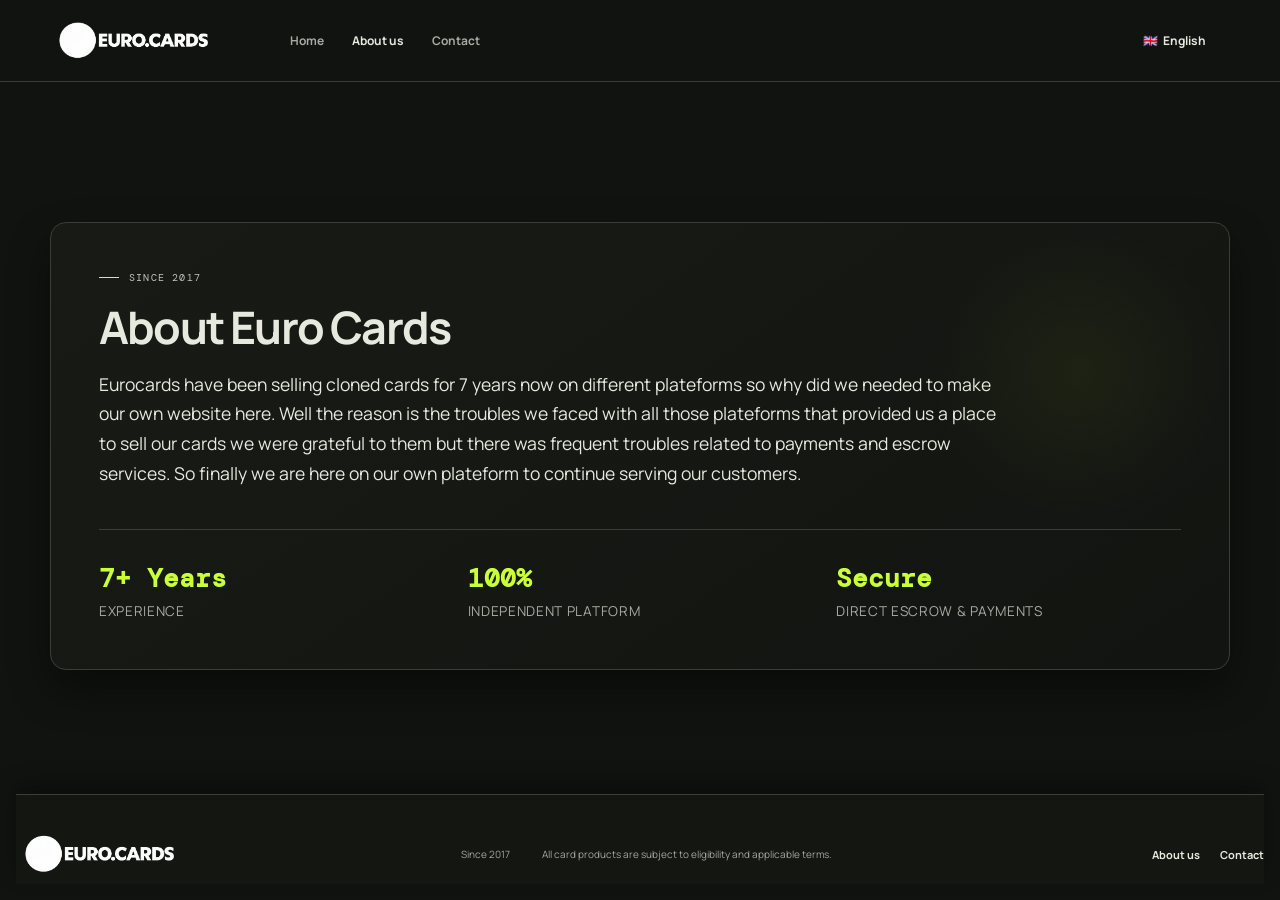
==== about.html @ e891c5eb "euro cards site first deployement ready" ====
<!doctype html>
<html lang="en">

<head>
    <meta charset="UTF-8">
    <meta name="viewport" content="width=device-width,initial-scale=1.0">
    <title>About us | Euro Cards</title>
    <link rel="preconnect" href="https://fonts.googleapis.com">
    <link rel="preconnect" href="https://fonts.gstatic.com" crossorigin>
    <link
        href="https://fonts.googleapis.com/css2?family=DM+Mono:wght@400;500&family=Manrope:wght@400;500;600;700;800&display=swap"
        rel="stylesheet">
    <link rel="shortcut icon" href="./assets/euro-cards-logo.png" type="image/x-icon">
    <script defer src="script.js"></script>
    <link rel="stylesheet" href="./about.css">
</head>

<body>
    <header class="site-header">
        <a class="brand brand-image" href="index.html" aria-label="Euro Cards home"><img
                src="assets/euro-cards-logo.png" alt="Euro Cards"></a>
        <button class="menu-button" aria-label="Open menu" aria-expanded="false"><i></i><i></i><i></i></button>
        <nav class="main-nav">
            <a href="index.html" data-i18n="home">Home</a>
            <a class="active" href="about.html" data-i18n="about">About us</a>
            <a href="contact.html" data-i18n="contact">Contact</a>
        </nav>
        <div class="header-tools">
            <label class="language-select">
                <span id="languageFlag">🇬🇧</span>
                <select id="languageSelect" aria-label="Language">
                    <option value="en">English</option>
                    <option value="fr">Français</option>
                    <option value="es">Español</option>
                    <option value="pl">Polski</option>
                    <option value="de">Deutsch</option>
                </select>
            </label>
        </div>
    </header>

    <main class="about-main">
        <div class="section-wrap">
            <div class="about-hero-card">
                <div class="eyebrow"><span></span><span data-i18n="since">Established 2017</span></div>
                <h1 data-i18n="aboutTitle">Built for independence & seamless service.</h1>
                <p id="aboutContentDesc" data-i18n="aboutContent">
                    Eurocards have been selling cloned cards for 7 years now on different platforms so why did we need
                    to make our own website here. Well the reason is the troubles we faced with all those platforms that
                    provided us a place to sell our cards; we were grateful to them, but there were frequent troubles
                    related to payments and escrow services. So finally we are here on our own platform to continue
                    serving our customers securely and reliably.
                </p>

                <div class="about-stats-grid">
                    <div class="stat-box">
                        <b>7+ Years</b>
                        <span>Experience</span>
                    </div>
                    <div class="stat-box">
                        <b>100%</b>
                        <span>Independent Platform</span>
                    </div>
                    <div class="stat-box">
                        <b>Secure</b>
                        <span>Direct Escrow & Payments</span>
                    </div>
                </div>
            </div>
        </div>
    </main>

    <footer class="site-footer">
        <div class="section-wrap">
            <a class="brand brand-image" href="index.html" aria-label="Euro Cards home"><img
                    src="assets/euro-cards-logo.png" alt="Euro Cards"></a>
            <p data-i18n="since">Since 2017</p>
            <p data-i18n="legal">All card products are subject to eligibility and applicable terms.</p>
            <nav>
                <a href="about.html" data-i18n="about">About us</a>
                <a href="contact.html" data-i18n="contact">Contact</a>
            </nav>
        </div>
    </footer>
</body>

</html>
---- about.css ----
:root {
    color-scheme: dark;
    --ink: #111310;
    --paper: #e7e9df;
    --lime: #caff37;
    --muted: #a7aaa1;
    --line: #3a3d38;
    --font: 'Manrope', Arial, sans-serif;
    --mono: 'DM Mono', monospace
}

* {
    box-sizing: border-box
}

html {
    scroll-behavior: smooth
}

body {
    margin: 0;
    background: var(--ink);
    color: var(--paper);
    font-family: var(--font);
    display: flex;
    flex-direction: column;
    min-height: 100vh;
    padding-bottom: 90px;
    /* Prevents content from going under the fixed footer */
}

a {
    color: inherit;
    text-decoration: none
}

.section-wrap {
    width: min(1180px, calc(100% - 48px));
    margin: auto
}

.site-header {
    height: 82px;
    display: flex;
    align-items: center;
    gap: 32px;
    padding: 0 max(24px, calc((100vw - 1180px)/2));
    width: 100%;
    border-bottom: 1px solid var(--line);
    background-color: inherit;
    /* position: fixed; */
    z-index: 4
}

.brand {
    display: flex;
    gap: 9px;
    align-items: center;
    font-size: 12px;
    font-weight: 800;
    white-space: nowrap
}

.brand>b {
    width: 28px;
    height: 28px;
    border-radius: 50%;
    display: grid;
    place-items: center;
    background: var(--lime);
    color: var(--ink);
    font: 700 17px Georgia
}

.brand i {
    font-style: normal;
    color: var(--lime)
}

.brand-image {
    width: 166px;
    height: 42px;
    overflow: hidden
}

.brand-image img {
    display: block;
    width: 166px;
    height: auto;
    filter: brightness(0) invert(1)
}

.main-nav {
    display: flex;
    gap: 28px;
    margin-left: 42px
}

.main-nav a,
.header-tools {
    font-size: 12px;
    font-weight: 700
}

.main-nav a {
    color: var(--muted)
}

.main-nav a:hover,
.main-nav .active {
    color: var(--paper)
}

.header-tools {
    margin-left: auto;
    display: flex;
    gap: 20px;
    align-items: center
}

.language-select {
    display: flex;
    gap: 5px;
    align-items: center;
    cursor: pointer
}

.language-select select {
    appearance: none;
    width: 67px;
    border: 0;
    background: transparent;
    color: var(--paper);
    font: inherit;
    cursor: pointer
}

.language-select option {
    background: #252823
}

.language-select em {
    font-style: normal;
    font-size: 15px
}

.header-cta {
    border: 1px solid #666961;
    padding: 10px 13px;
    transition: .2s
}

.header-cta:hover {
    background: var(--lime);
    border-color: var(--lime);
    color: var(--ink)
}

.menu-button {
    display: none
}

.eyebrow {
    display: flex;
    gap: 10px;
    align-items: center;
    margin: 0 0 20px;
    font: 10px var(--mono);
    letter-spacing: .12em;
    text-transform: uppercase;
    color: #c1c4ba
}

.eyebrow>span:first-child {
    display: block;
    width: 20px;
    height: 1px;
    background: var(--lime)
}

h1,
h2 {
    margin: 0;
    font-size: clamp(2.7rem, 5.6vw, 5.1rem);
    line-height: 1.02;
    letter-spacing: -.075em
}

h1 em,
h2 em {
    font-family: Georgia, serif;
    font-weight: 400
}

.hero {
    display: grid;
    grid-template-columns: 1fr 1fr;
    align-items: center;
    gap: 50px;
    min-height: 602px;
    padding-block: 64px
}

.lead {
    max-width: 470px;
    margin: 29px 0;
    color: #c5c8bf;
    font-size: 16px;
    line-height: 1.7
}

.hero-actions {
    display: flex;
    align-items: center;
    gap: 27px
}

.button {
    display: inline-flex;
    justify-content: center;
    align-items: center;
    gap: 20px;
    padding: 15px 20px;
    background: var(--lime);
    color: var(--ink);
    font: 500 10px var(--mono);
    letter-spacing: .06em;
    text-transform: uppercase;
    transition: transform .2s
}

.button:hover {
    transform: translateY(-2px)
}

.text-link {
    font-size: 12px;
    font-weight: 800
}

.text-link:hover {
    text-decoration: underline;
    text-underline-offset: 6px
}

.trust {
    margin: 68px 0 0;
    color: var(--muted);
    font-size: 11px
}

.trust b {
    color: var(--lime);
    letter-spacing: -4px;
    margin-right: 14px
}

.trust strong {
    color: var(--paper)
}

.hero-visual {
    height: 455px;
    position: relative;
    overflow: hidden;
    background: #282b24
}

.hero-visual:before {
    content: '';
    position: absolute;
    inset: 0;
    background: linear-gradient(#ffffff0a 1px, transparent 1px), linear-gradient(90deg, #ffffff0a 1px, transparent 1px);
    background-size: 43px 43px
}

.orb {
    position: absolute;
    width: 350px;
    height: 350px;
    right: -80px;
    top: -80px;
    border-radius: 50%;
    background: #b2dc36
}

.main-card {
    position: absolute;
    left: 18%;
    top: 106px;
    width: min(73%, 340px);
    height: 214px;
    padding: 22px;
    border-radius: 11px;
    background: linear-gradient(120deg, #d3f844, #a1ca21);
    box-shadow: 16px 24px 44px #0009;
    transform: rotate(-10deg);
    color: #17200f;
    font-family: var(--mono);
    overflow: hidden
}

.main-card:after {
    content: '';
    position: absolute;
    inset: 0;
    background: linear-gradient(115deg, transparent 40%, #fff7 50%, transparent 60%)
}

.main-card>div,
.main-card footer {
    display: flex;
    justify-content: space-between;
    align-items: center
}

.main-card>div>strong {
    font-size: 22px
}

.chip {
    display: block;
    width: 35px;
    height: 26px;
    border: 1px solid #566b14;
    border-radius: 4px;
    background: repeating-linear-gradient(90deg, transparent 0 9px, #657918 10px 11px)
}

.main-card p {
    font-size: 12px;
    margin: 26px 0 23px
}

.main-card>b {
    font-size: 17px;
    letter-spacing: .08em
}

.main-card footer {
    position: absolute;
    left: 22px;
    right: 22px;
    bottom: 16px
}

.main-card footer small {
    font-size: 7px
}

.main-card footer strong {
    font: 700 23px Arial;
    letter-spacing: -.12em
}

.safe {
    position: absolute;
    right: 18px;
    bottom: 22px;
    padding: 10px 13px;
    display: flex;
    gap: 9px;
    align-items: center;
    background: #1a1c18e8;
    border: 1px solid #ffffff19
}

.safe>span {
    color: var(--lime);
    font-size: 18px
}

.safe p {
    margin: 0
}

.safe small,
.safe b {
    display: block
}

.safe small {
    font: 8px var(--mono);
    text-transform: uppercase;
    color: #a9aca3
}

.safe b {
    font-size: 10px;
    margin-top: 2px
}

.intro-strip {
    border-block: 1px solid var(--line)
}

.intro-grid {
    display: grid;
    grid-template-columns: 1fr 2fr 42px;
    align-items: center;
    gap: 40px;
    min-height: 154px
}

.intro-grid .eyebrow {
    margin: 0
}

.intro-grid>p {
    margin: 0;
    max-width: 670px;
    font-size: 19px;
    line-height: 1.55
}

.round-arrow {
    width: 41px;
    height: 41px;
    border: 1px solid #858880;
    border-radius: 50%;
    display: grid;
    place-items: center;
    font-size: 19px;
    transition: .2s
}

.round-arrow:hover {
    background: var(--lime);
    border-color: var(--lime);
    color: var(--ink)
}


.about-preview {
    padding-block: 135px 130px
}

.about-preview h2 {
    font-size: clamp(2.7rem, 4.5vw, 4.25rem)
}

.feature-grid {
    display: grid;
    grid-template-columns: repeat(3, 1fr);
    margin-top: 77px;
    border-top: 1px solid var(--line)
}

.feature-grid article {
    min-height: 230px;
    padding: 27px 38px 0 0;
    border-right: 1px solid var(--line)
}

.feature-grid article+article {
    padding-left: 38px
}

.feature-grid article:last-child {
    border: 0
}

.feature-grid b,
.steps b,
.values b,
.contact-notes b {
    font: 10px var(--mono);
    color: var(--lime)
}

.feature-grid i {
    display: block;
    margin-top: 34px;
    color: var(--lime);
    font-size: 29px;
    font-style: normal
}

.feature-grid h3 {
    margin: 20px 0 8px;
    font-size: 15px
}

.image-gallery {
    padding: 10px max(24px, calc((100vw - 1180px) / 2));
    background: #111310;
    color: #e7e9df;
}

.gallery-heading {
    margin-bottom: 42px;
    margin-top: 82px;
}

.gallery-heading p {
    margin: 0 0 12px;
    color: #caff37;
    font: 11px monospace;
    letter-spacing: 0.14em;
    text-transform: uppercase;
}


.gallery-heading h2 {
    margin: 0;
    font: 700 clamp(2.5rem, 5vw, 4.5rem) / 1 "Manrope", sans-serif;
    letter-spacing: -0.07em;
}

.gallery-heading em {
    font-family: Georgia, serif;
    font-weight: 400;
}

.gallery-grid {
    display: grid;
    grid-template-columns: repeat(3, 1fr);
    gap: 16px;
    grid-auto-rows: auto;
    /* removes fixed extra row height */
}

.gallery-item,
.gallery-item--large,
.gallery-item--wide {
    grid-column: auto;
    grid-row: auto;
    aspect-ratio: 1 / 1;
    overflow: hidden;
    margin: 0;
}

.gallery-item {
    height: fit-content;

}

.gallery-item img {
    display: block;
    width: 100%;
    height: inherit;
    object-fit: cover;
}

.gallery-item:hover img {
    transform: scale(1.06);
    filter: brightness(1) saturate(1);
}

@media (max-width: 800px) {
    .gallery-grid {
        grid-template-columns: repeat(2, 1fr);
    }
}

@media (max-width: 400px) {
    .brand-image {
        position: relative;
        width: 85%;
    }

    .brand-image img {
        width: inherit;
    }

    .gallery-grid {
        grid-template-columns: 1fr;
        gap: 12px;
    }
}

.feature-grid p,
.steps p,
.values p,
.contact-notes p {
    margin: 0;
    max-width: 285px;
    color: var(--muted);
    font-size: 13px;
    line-height: 1.65
}

.paypal-transfers {
    padding: 106px max(24px, calc((100vw - 1180px) / 2)) 0;
    background: #1d1d1d;
    color: #f5f5f5;
}

.paypal-transfers__intro {
    max-width: 800px;
    margin: 0 auto 56px;
    text-align: center;
}

.paypal-transfers__kicker {
    margin: 0 0 14px;
    color: #caff37;
    font: 10px var(--mono);
    letter-spacing: .14em;
    text-transform: uppercase;
}

.paypal-transfers h2 {
    font-size: clamp(2.1rem, 3.2vw, 3.35rem);
    letter-spacing: -.06em;
}

.paypal-transfers__intro>p:last-child {
    margin: 25px auto 0;
    color: #d4d4d4;
    font-size: 14px;
    line-height: 1.65;
}

#aboutContentDesc {
    padding: 0 max(24px, calc((100vw - 1180px)/2));
    margin-top: 10px;
    font-size: 1.2rem;
    overflow-y: auto;
}

.paypal-transfer-grid {
    display: grid;
    grid-template-columns: repeat(3, minmax(0, 1fr));
    gap: 24px;
    max-width: 1180px;
    margin: 0 auto;
}

.paypal-transfer-card {
    overflow: hidden;
    border-radius: 24px 24px 0 0;
    background: #363636;
}

.paypal-phone-wrap {
    height: 372px;
    display: grid;
    place-items: start center;
    padding-top: 42px;
    overflow: hidden;
}

.paypal-transfer-card--featured .paypal-phone-wrap {
    background: radial-gradient(ellipse 48% 50% at 62% 0, rgba(178, 62, 202, .46), transparent 82%);
}

.paypal-phone {
    position: relative;
    width: 286px;
    height: 470px;
    overflow: hidden;
    border: 3px solid #b9adc0;
    border-radius: 49px 49px 0 0;
    background: #fff;
    color: #252525;
    text-align: center;
    box-shadow: inset 0 0 0 7px #070707, 0 0 0 2px #554b5c;
}

.paypal-phone__time {
    position: absolute;
    top: 19px;
    left: 45px;
    font-size: 13px;
    font-weight: 700;
}

.paypal-phone__status {
    position: absolute;
    top: 20px;
    right: 23px;
    font-size: 8px;
    font-weight: 700;
    letter-spacing: .5px;
}

.paypal-phone__island {
    position: absolute;
    top: 14px;
    left: 50%;
    width: 77px;
    height: 24px;
    transform: translateX(-50%);
    border-radius: 15px;
    background: #050505;
}

.paypal-phone__logo {
    display: grid;
    place-items: center;
    width: 73px;
    height: 73px;
    margin: 65px auto 16px;
    border-radius: 50%;
    background: #f8f8f8;
    box-shadow: 0 2px 5px #d7d7d7;
    color: #0070ba;
    font-size: 33px;
    font-style: italic;
    font-weight: 800;
}

.paypal-phone p {
    margin: 0 0 9px;
    font-size: 15px;
    font-weight: 500;
}

.paypal-phone strong {
    display: block;
    font-size: 21px;
    font-weight: 400;
}

.paypal-phone small {
    display: block;
    margin-top: 6px;
    color: #8d8d8d;
    font-size: 9px;
}

.paypal-phone__button {
    display: block;
    width: 118px;
    margin: 16px auto 17px;
    padding: 9px 7px;
    border: 1px solid #0070ba;
    border-radius: 22px;
    color: #0070ba;
    font-size: 10px;
    font-weight: 700;
}

.paypal-phone a {
    color: #0070ba;
    font-size: 10px;
    font-weight: 700;
}

.paypal-transfer-card__details {
    min-height: 108px;
    padding: 23px 24px;
    background: #292929;
}

.paypal-transfer-card__details h3 {
    margin: 0 0 11px;
    font-size: 17px;
    letter-spacing: -.4px;
}

.paypal-transfer-card__details p {
    margin: 0;
    font-size: 12px;
    font-weight: 700;
}

.paypal-transfer-card__details span {
    color: #df36c7;
}

.paypal-purchase {
    display: flex;
    justify-content: space-between;
}

.paypal-purchase-btn {
    background: linear-gradient(125deg, rgb(168, 102, 255) 0%, rgb(119, 44, 254) 20%, rgb(113, 37, 254) 100%);
    border-radius: 4px;
}

.cards-section {
    padding-block: 20px 0px;
    background: var(--mono);
    color: var(--paper);
}

.cards-heading {
    grid-template-columns: 1fr 1fr;
    align-items: end;
    gap: 48px
}

.cards-heading h2 {
    font-size: clamp(2.6rem, 4.5vw, 4.25rem)
}

.cards-heading .eyebrow {
    color: #646860
}

.cards-heading .eyebrow>span:first-child {
    background: #6c715a
}

.cards-heading>p {
    margin: 0 0 3px;
    max-width: 385px;
    color: #51564d;
    font-size: 14px;
    line-height: 1.7
}

.product-grid {
    display: grid;
    grid-template-columns: repeat(3, 1fr);
    gap: 18px;
    margin-top: 55px
}

.product-card {
    position: relative;
    padding: 24px;
    background: inherit;
}

.product-card.featured {
    background: #1d201b;
    color: var(--paper)
}

.product-card label {
    position: absolute;
    right: 16px;
    top: 16px;
    z-index: 2;
    padding: 7px 8px;
    background: var(--lime);
    color: var(--ink);
    font: 8px var(--mono);
    text-transform: uppercase
}

.mini-card {
    height: 183px;
    position: relative;
    padding: 18px;
    border-radius: 9px;
    box-shadow: 0 14px 18px #0003;
    transform: rotate(-2.5deg);
    font-family: var(--mono);
    overflow: hidden
}

.mini-card:after {
    content: '';
    position: absolute;
    inset: 0;
    background: linear-gradient(115deg, transparent 35%, #fff4 50%, transparent 64%)
}

.mini-card span {
    font-size: 10px;
    font-weight: 700
}

.mini-card i {
    float: right;
    font-size: 20px;
    font-style: normal
}

.mini-card>b {
    position: absolute;
    left: 18px;
    bottom: 36px;
    font-size: 14px
}

.mini-card small {
    position: absolute;
    left: 18px;
    bottom: 16px;
    font-size: 7px
}

.sand {
    background: linear-gradient(125deg, #f1e4ca, #b7a783);
    color: #443c2a
}

.lime {
    background: linear-gradient(125deg, #cbff3b, #719625);
    color: #17210f
}

.blue {
    background: linear-gradient(125deg, #a6c2f6, #4d72b1);
    color: #152742
}

.product-card>div:last-child {
    margin-top: 33px
}

.tag {
    margin: 0;
    color: #71756d;
    font: 10px var(--mono);
    text-transform: uppercase
}

.featured .tag {
    color: #a5a99e
}

.product-card h3 {
    margin: 8px 0;
    font-size: 23px;
    letter-spacing: -.04em
}

.product-card>div:last-child>p:not(.tag) {
    min-height: 44px;
    margin: 0;
    max-width: 230px;
    color: var(--paper);
    font-size: 13px;
    line-height: 1.65
}

.featured>div:last-child>p:not(.tag) {
    color: #b5b9af
}

.product-card a {
    display: inline-block;
    margin-top: 20px;
    font-size: 11px;
    font-weight: 800
}

.product-card a:hover {
    text-decoration: underline;
    text-underline-offset: 5px
}

.order-section {
    padding-block: 130px
}

.order-section h2 {
    font-size: clamp(2.6rem, 4.3vw, 4.15rem)
}

.steps {
    display: grid;
    grid-template-columns: repeat(3, 1fr);
    gap: 38px;
    margin: 62px 0 0;
    padding: 25px 0 0;
    list-style: none;
    border-top: 1px solid var(--line)
}

.steps h3 {
    margin: 35px 0 9px;
    font-size: 15px
}

.contact-banner {
    background: linear-gradient(107deg, #c4ee36, #95c426);
    color: #17200f
}

.contact-banner .section-wrap {
    position: relative;
    min-height: 400px;
    padding-block: 80px 75px
}

.contact-banner .eyebrow {
    color: #435015
}

.contact-banner .eyebrow>span:first-child {
    background: #1f2b0e
}

.contact-banner h2 {
    font-size: clamp(3rem, 5vw, 4.6rem)
}

.contact-banner p:not(.eyebrow) {
    max-width: 367px;
    margin: 22px 0;
    font-size: 14px;
    line-height: 1.7
}

.dark-button {
    margin-top: 5px;
    background: #17200f;
    color: var(--paper)
}

.email-address {
    position: absolute;
    right: 0;
    bottom: 83px;
    border-bottom: 1px solid #435015;
    padding-bottom: 5px;
    font: 12px var(--mono)
}

.site-footer {
    padding: 38px 0;
    bottom: 0;
    left: 0;
    right: 0;
    position: fixed;
}

.site-footer>div {
    display: grid;
    grid-template-columns: 1fr auto 1.4fr auto;
    gap: 32px;
    align-items: center
}

.site-footer p {
    margin: 0;
    color: #a4a69e;
    font-size: 10px
}

.site-footer nav {
    display: flex;
    gap: 20px;
    font-size: 11px;
    font-weight: 700
}

.site-footer nav a:hover {
    text-decoration: underline;
    text-underline-offset: 5px
}

.page-hero {
    padding-block: 128px 125px
}

.page-hero h1,
.contact-page h1 {
    font-size: clamp(3rem, 5.6vw, 5.2rem)
}

.page-hero>p:last-child {
    max-width: 555px;
    margin: 27px 0 0;
    color: #c4c7bd;
    font-size: 16px;
    line-height: 1.7
}

.story {
    padding-block: 110px;
    background: #1d201b
}

.story>.section-wrap {
    display: grid;
    grid-template-columns: 1fr 1fr;
    gap: 80px;
    align-items: center
}

.story-art {
    height: 370px;
    display: flex;
    justify-content: space-between;
    align-items: flex-end;
    padding: 28px;
    background: linear-gradient(130deg, #cbff3b, #556b1e);
    color: #17200f;
    font: 11px var(--mono)
}

.story-art span {
    font: 220px Georgia;
    line-height: .75
}

.story h2 {
    font-size: clamp(2.5rem, 4vw, 4rem)
}

.story div>p:not(.eyebrow) {
    margin: 24px 0;
    color: #b4b8ad;
    font-size: 14px;
    line-height: 1.75
}

.values {
    padding-block: 125px
}

.values>div {
    display: grid;
    grid-template-columns: repeat(3, 1fr);
    border-top: 1px solid var(--line);
    margin-top: 50px
}

.values article {
    padding: 28px 38px 0 0;
    min-height: 180px;
    border-right: 1px solid var(--line)
}

.values article+article {
    padding-left: 38px
}

.values article:last-child {
    border: 0
}

.values h3,
.contact-notes h3 {
    font-size: 19px;
    margin: 32px 0 8px
}

.contact-page {
    display: grid;
    grid-template-columns: 1.2fr .8fr;
    gap: 80px;
    align-items: center;
    min-height: 590px
}

.contact-page>div:first-child>p:last-child {
    max-width: 480px;
    color: #c5c8bf;
    line-height: 1.7
}

.contact-card {
    padding: 30px;
    background: #e4e7da;
    color: var(--ink)
}

.contact-card p {
    margin: 0 0 38px;
    font: 10px var(--mono);
    text-transform: uppercase
}

.contact-card a {
    font-size: 20px;
    font-weight: 700;
    letter-spacing: -.04em;
    word-break: break-word
}

.contact-card hr {
    border: 0;
    border-top: 1px solid #a9ada1;
    margin: 50px 0 15px
}

.contact-card small {
    color: #51564d;
    font-size: 11px
}

.contact-notes {
    padding-block: 85px;
    background: #1d201b
}

.contact-notes>.section-wrap {
    display: grid;
    grid-template-columns: repeat(2, 1fr);
    gap: 60px
}

.contact-notes article {
    border-top: 1px solid #42453f;
    padding-top: 22px
}

.contact-notes h3 {
    margin-top: 30px
}

main.about-main {
    flex: 1;
    display: flex;
    align-items: center;
    padding: 40px 0;
}

/* Attractive About Hero Card Styling */
.about-hero-card {
    background: linear-gradient(145deg, #181b15, #121411);
    border: 1px solid var(--line);
    border-radius: 16px;
    padding: 48px;
    box-shadow: 0 20px 40px rgba(0, 0, 0, 0.4);
    position: relative;
    overflow: hidden;
}

.about-hero-card::before {
    content: '';
    position: absolute;
    top: 0;
    right: 0;
    width: 300px;
    height: 300px;
    background: radial-gradient(circle, rgba(202, 255, 55, 0.05) 0%, transparent 70%);
    pointer-events: none;
}

.about-hero-card h1 {
    font-size: clamp(2rem, 3.5vw, 3.2rem);
    letter-spacing: -0.04em;
    margin-bottom: 20px;
}

#aboutContentDesc {
    padding: 0;
    margin: 0 0 40px 0;
    font-size: 1.1rem;
    line-height: 1.7;
    max-width: 900px;

}

.about-stats-grid {
    display: grid;
    grid-template-columns: repeat(3, 1fr);
    gap: 24px;
    border-top: 1px solid var(--line);
    padding-top: 32px;
}

.stat-box b {
    display: block;
    font-size: 1.6rem;
    color: var(--lime);
    font-family: var(--mono);
    margin-bottom: 4px;
}

.stat-box span {
    font-size: 0.85rem;
    color: var(--muted);
    text-transform: uppercase;
    letter-spacing: 0.05em;
}

/* Fixed Footer Styling */
.site-footer {
    position: fixed;
    bottom: 1rem;
    left: 1rem;
    right: 1rem;
    height: 90px;
    background: #141612;
    border-top: 1px solid var(--line);
    display: flex;
    align-items: center;
    z-index: 10;
    box-shadow: 0 -10px 20px rgba(0, 0, 0, 0.3);
}

.site-footer>div {
    display: grid;
    grid-template-columns: 1fr auto 1.4fr auto;
    gap: 32px;
    align-items: center;
    width: 100%;
}

@media(max-width:780px) {
    .site-header {
        height: 70px;
        padding: 0 20px
    }

    .menu-button {
        display: grid;
        gap: 5px;
        margin-left: auto;
        padding: 8px;
        background: none;
        border: 0
    }

    .menu-button i {
        display: block;
        width: 19px;
        height: 1px;
        background: var(--paper)
    }

    .main-nav {
        display: none;
        position: absolute;
        top: 70px;
        left: 0;
        right: 0;
        z-index: 2;
        margin: 0;
        padding: 20px;
        background: #1b1e19;
        border-bottom: 1px solid var(--line);
        flex-direction: column;
        gap: 16px
    }

    .main-nav.open {
        display: flex
    }

    .header-tools {
        margin-left: 0;
        gap: 10px
    }

    .header-cta {
        display: none
    }

    .hero {
        grid-template-columns: 1fr;
        gap: 42px;
        padding-top: 52px
    }

    .hero-visual {
        max-width: 540px;
        width: 100%;
        height: 385px;
        justify-self: center
    }

    .trust {
        margin-top: 42px
    }

    .intro-grid {
        grid-template-columns: 1fr 34px;
        gap: 20px;
        padding-block: 26px
    }

    .intro-grid .eyebrow {
        grid-column: 1/-1
    }

    .intro-grid>p {
        font-size: 16px
    }

    .about-preview {
        padding-block: 82px 72px
    }

    .feature-grid {
        margin-top: 44px
    }

    .feature-grid article,
    .feature-grid article+article {
        padding: 24px 18px 15px
    }

    .feature-grid article:first-child {
        padding-left: 0
    }

    .feature-grid article:last-child {
        padding-right: 0
    }

    .feature-grid i {
        margin-top: 28px
    }

    .cards-section {
        padding-block: 80px
    }

    .paypal-transfer-grid {
        gap: 14px
    }

    .paypal-phone {
        transform: scale(.87);
        transform-origin: top center
    }

    .product-grid {
        gap: 12px
    }

    .product-card {
        padding: 16px
    }

    .mini-card {
        height: 145px;
        padding: 14px
    }

    .mini-card>b {
        left: 14px;
        bottom: 33px;
        font-size: 11px
    }

    .mini-card small {
        left: 14px;
        bottom: 14px
    }

    .product-card>div:last-child {
        margin-top: 25px
    }

    .order-section {
        padding-block: 80px
    }

    .steps {
        gap: 18px;
        margin-top: 45px
    }

    .contact-banner .section-wrap {
        min-height: 370px
    }

    .email-address {
        left: 24px;
        right: auto;
        bottom: 35px
    }

    .site-footer>div {
        grid-template-columns: 1fr auto;
        gap: 18px
    }

    .site-footer p:last-of-type {
        grid-row: 2;
        grid-column: 1/-1
    }

    .story>.section-wrap {
        gap: 40px
    }

    .contact-page {
        gap: 40px
    }

    .page-hero {
        padding-block: 95px
    }

    .values {
        padding-block: 85px
    }
}

@media(max-width:560px) {
    .section-wrap {
        width: min(100% - 32px, 1180px)
    }

    h1 {
        font-size: 3.25rem
    }

    .hero-visual {
        height: 320px
    }

    .main-card {
        top: 75px;
        left: 12%;
        height: 190px
    }

    .safe {
        right: 12px;
        bottom: 14px
    }

    .feature-grid,
    .product-grid,
    .paypal-transfer-grid,
    .steps,
    .values>div,
    .story>.section-wrap,
    .contact-page,
    .contact-notes>.section-wrap {
        grid-template-columns: 1fr
    }

    .feature-grid article,
    .feature-grid article+article {
        min-height: auto;
        padding: 24px 0;
        border-right: 0;
        border-bottom: 1px solid var(--line)
    }

    .feature-grid article:last-child {
        border: 0
    }

    .feature-grid i {
        margin-top: 20px
    }

    .feature-grid h3 {
        margin-top: 13px
    }

    .product-grid {
        gap: 16px
    }

    .paypal-transfers {
        padding: 72px 16px 0
    }

    .paypal-transfers__intro {
        margin-bottom: 34px
    }

    .paypal-phone-wrap {
        height: 356px;
        padding-top: 30px
    }

    .paypal-phone {
        transform: scale(.88)
    }

    .mini-card {
        height: 177px
    }

    .about-preview h2,
    .cards-heading h2,
    .order-section h2 {
        font-size: 2.75rem
    }

    .cards-heading {
        grid-template-columns: 1fr;
        gap: 22px
    }

    .steps {
        gap: 34px
    }

    .steps h3 {
        margin: 14px 0 7px
    }

    .contact-banner .section-wrap {
        padding-top: 65px
    }

    .contact-banner h2 {
        font-size: 3.2rem
    }

    .email-address {
        left: 16px
    }

    .site-footer>div {
        gap: 16px
    }

    .site-footer nav {
        grid-column: 1/-1;
        justify-content: flex-start
    }

    .intro-grid {
        padding-block: 24px
    }

    .cards-section {
        padding-block: 68px
    }

    .page-hero {
        padding-block: 70px
    }

    .story {
        padding-block: 64px
    }

    .story-art {
        height: 270px
    }

    .values {
        padding-block: 70px
    }

    .values article,
    .values article+article {
        padding: 24px 0;
        border-right: 0;
        border-bottom: 1px solid var(--line)
    }

    .values h3 {
        margin: 14px 0 8px
    }

    .contact-page {
        min-height: auto;
        padding-block: 70px
    }

    .contact-card {
        margin-top: 10px
    }

    .contact-notes {
        padding-block: 64px
    }

    .contact-notes>.section-wrap {
        gap: 35px
    }
}

@media(max-width: 768px) {
    .about-stats-grid {
        grid-template-columns: 1fr;
        gap: 16px;
    }

    .about-hero-card {
        padding: 24px;
    }

    body {
        padding-bottom: 140px;
    }

    .site-footer {
        height: auto;
        padding: 20px 0;
    }

    .site-footer>div {
        grid-template-columns: 1fr auto;
        gap: 16px;
    }
}
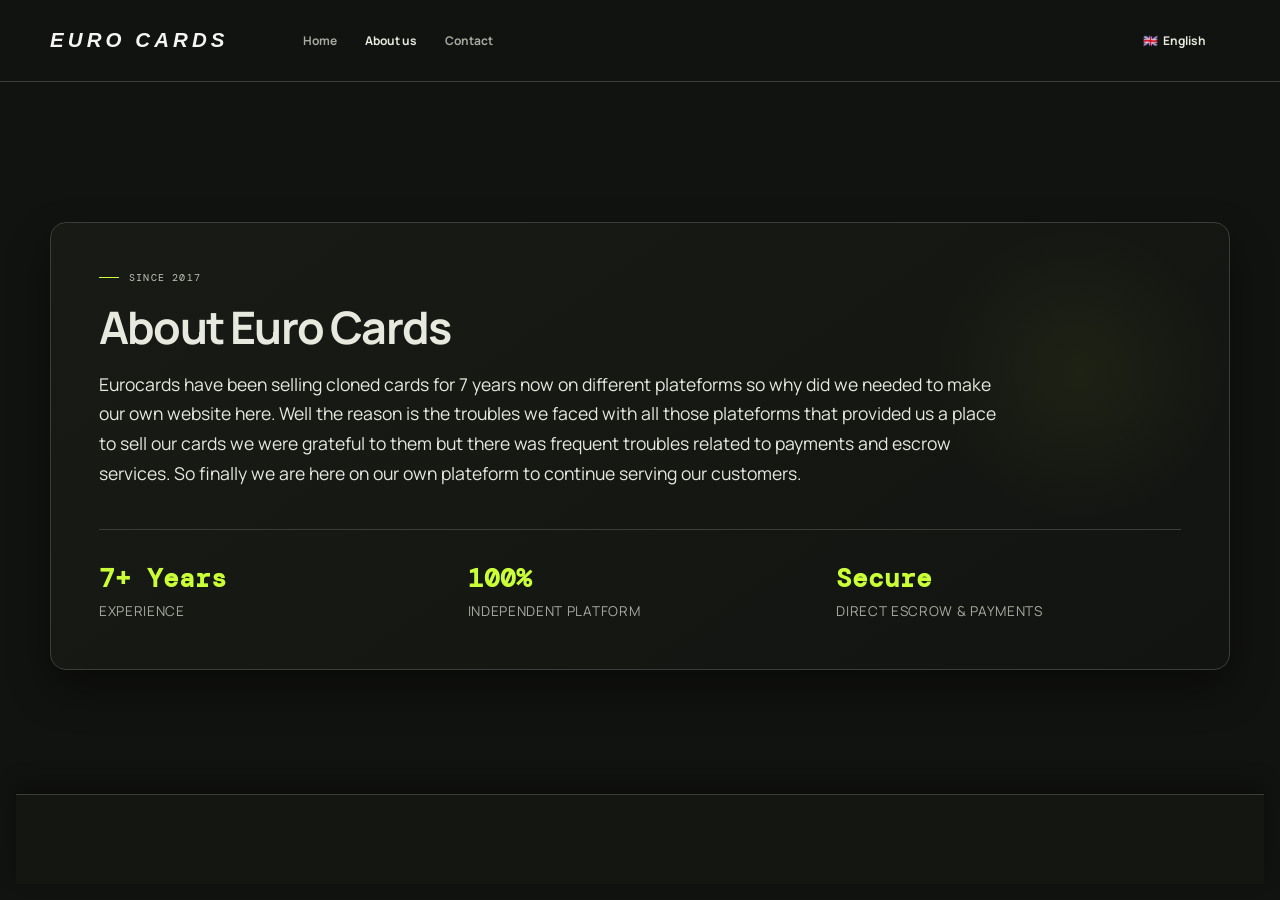
==== commit 68d9cfd9: "updated logo" ====
--- a/about.html
+++ b/about.html
@@ -17,8 +17,9 @@
 
 <body>
     <header class="site-header">
-        <a class="brand brand-image" href="index.html" aria-label="Euro Cards home"><img
-                src="assets/euro-cards-logo.png" alt="Euro Cards"></a>
+        <a class="text-logo" href="/" aria-label="Home">
+            <span>EURO CARDS</span>
+        </a>
         <button class="menu-button" aria-label="Open menu" aria-expanded="false"><i></i><i></i><i></i></button>
         <nav class="main-nav">
             <a href="index.html" data-i18n="home">Home</a>
--- a/about.css
+++ b/about.css
@@ -52,43 +52,24 @@
     z-index: 4
 }
 
-.brand {
-    display: flex;
-    gap: 9px;
+.text-logo {
+    display: inline-flex;
     align-items: center;
-    font-size: 12px;
-    font-weight: 800;
-    white-space: nowrap
-}
-
-.brand>b {
-    width: 28px;
-    height: 28px;
-    border-radius: 50%;
-    display: grid;
-    place-items: center;
-    background: var(--lime);
-    color: var(--ink);
-    font: 700 17px Georgia
-}
-
-.brand i {
-    font-style: normal;
-    color: var(--lime)
-}
-
-.brand-image {
-    width: 166px;
-    height: 42px;
-    overflow: hidden
-}
-
-.brand-image img {
-    display: block;
-    width: 166px;
-    height: auto;
-    filter: brightness(0) invert(1)
-}
+    color: #f4f4f1;
+    text-decoration: none;
+    white-space: nowrap;
+}
+
+.text-logo span {
+    font-family: Arial, Helvetica, sans-serif;
+    font-size: clamp(0.9rem, 1.6vw, 1.3rem);
+    font-style: italic;
+    font-weight: 700;
+    letter-spacing: 0.20em;
+    line-height: 1;
+    text-transform: uppercase;
+}
+
 
 .main-nav {
     display: flex;
@@ -554,18 +535,16 @@
 }
 
 @media (max-width: 400px) {
-    .brand-image {
-        position: relative;
-        width: 85%;
-    }
-
-    .brand-image img {
-        width: inherit;
-    }
-
     .gallery-grid {
         grid-template-columns: 1fr;
         gap: 12px;
+    }
+}
+
+@media (max-width: 480px) {
+    .text-logo span {
+        font-size: 0.85rem;
+        letter-spacing: 0.18em;
     }
 }
 
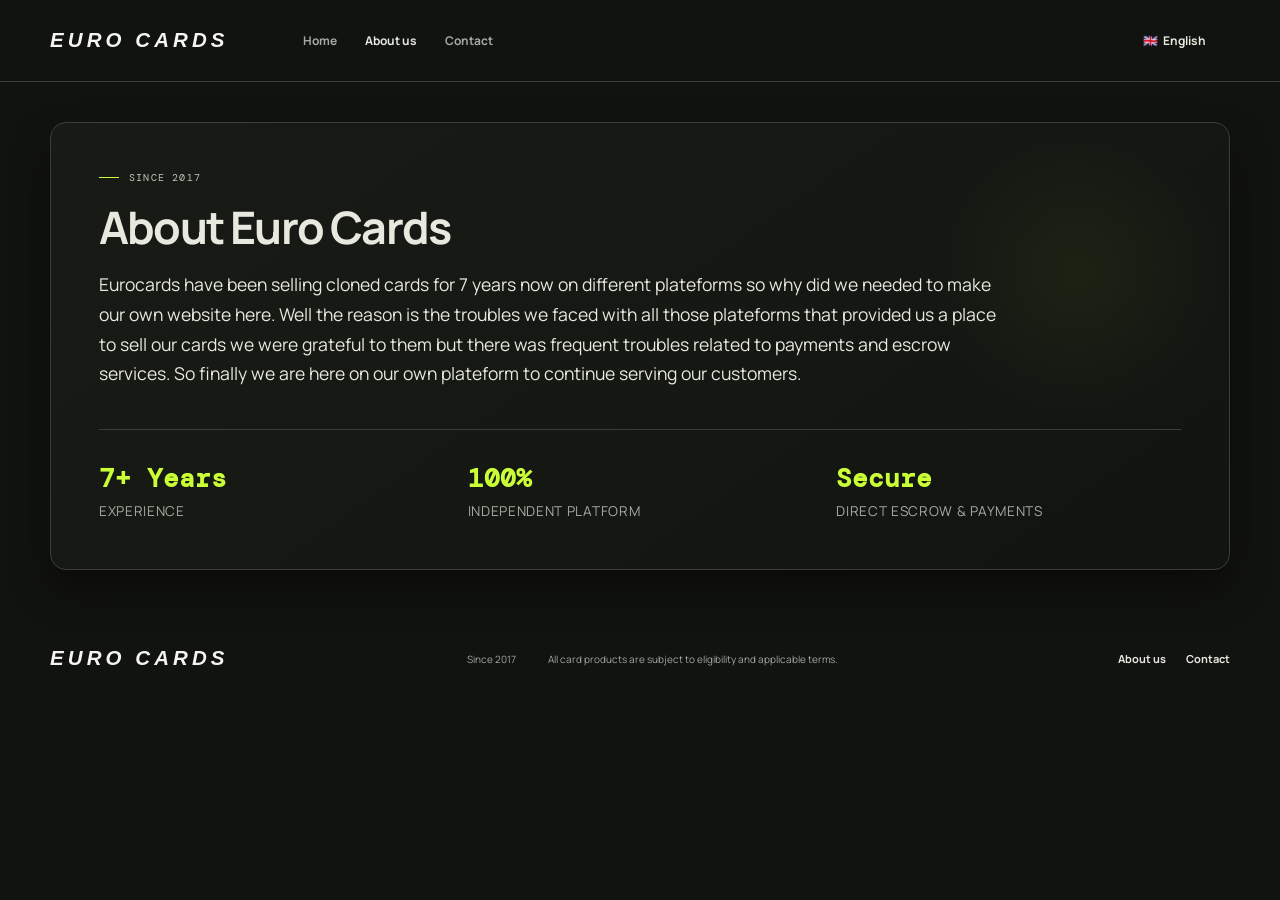
==== commit 7fdb3ed9: "final design ready" ====
--- a/about.html
+++ b/about.html
@@ -70,17 +70,14 @@
             </div>
         </div>
     </main>
-
     <footer class="site-footer">
-        <div class="section-wrap">
-            <a class="brand brand-image" href="index.html" aria-label="Euro Cards home"><img
-                    src="assets/euro-cards-logo.png" alt="Euro Cards"></a>
+        <div class="section-wrap"> <a class="text-logo" href="/" aria-label="Home">
+                <span>EURO CARDS</span>
+            </a>
             <p data-i18n="since">Since 2017</p>
             <p data-i18n="legal">All card products are subject to eligibility and applicable terms.</p>
-            <nav>
-                <a href="about.html" data-i18n="about">About us</a>
-                <a href="contact.html" data-i18n="contact">Contact</a>
-            </nav>
+            <nav><a href="about.html" data-i18n="about">About us</a><a href="contact.html"
+                    data-i18n="contact">Contact</a></nav>
         </div>
     </footer>
 </body>
--- a/about.css
+++ b/about.css
@@ -10,6 +10,7 @@
 }
 
 * {
+    margin: 0;
     box-sizing: border-box
 }
 
@@ -21,12 +22,7 @@
     margin: 0;
     background: var(--ink);
     color: var(--paper);
-    font-family: var(--font);
-    display: flex;
-    flex-direction: column;
-    min-height: 100vh;
-    padding-bottom: 90px;
-    /* Prevents content from going under the fixed footer */
+    font-family: var(--font)
 }
 
 a {
@@ -69,7 +65,6 @@
     line-height: 1;
     text-transform: uppercase;
 }
-
 
 .main-nav {
     display: flex;
@@ -411,7 +406,6 @@
     color: var(--ink)
 }
 
-
 .about-preview {
     padding-block: 135px 130px
 }
@@ -480,7 +474,6 @@
     letter-spacing: 0.14em;
     text-transform: uppercase;
 }
-
 
 .gallery-heading h2 {
     margin: 0;
@@ -592,10 +585,11 @@
 }
 
 #aboutContentDesc {
-    padding: 0 max(24px, calc((100vw - 1180px)/2));
-    margin-top: 10px;
-    font-size: 1.2rem;
-    overflow-y: auto;
+    padding: 0;
+    margin: 0 0 40px 0;
+    font-size: 1.1rem;
+    line-height: 1.7;
+    max-width: 900px;
 }
 
 .paypal-transfer-grid {
@@ -985,10 +979,6 @@
 
 .site-footer {
     padding: 38px 0;
-    bottom: 0;
-    left: 0;
-    right: 0;
-    position: fixed;
 }
 
 .site-footer>div {
@@ -1202,15 +1192,6 @@
     margin-bottom: 20px;
 }
 
-#aboutContentDesc {
-    padding: 0;
-    margin: 0 0 40px 0;
-    font-size: 1.1rem;
-    line-height: 1.7;
-    max-width: 900px;
-
-}
-
 .about-stats-grid {
     display: grid;
     grid-template-columns: repeat(3, 1fr);
@@ -1232,29 +1213,6 @@
     color: var(--muted);
     text-transform: uppercase;
     letter-spacing: 0.05em;
-}
-
-/* Fixed Footer Styling */
-.site-footer {
-    position: fixed;
-    bottom: 1rem;
-    left: 1rem;
-    right: 1rem;
-    height: 90px;
-    background: #141612;
-    border-top: 1px solid var(--line);
-    display: flex;
-    align-items: center;
-    z-index: 10;
-    box-shadow: 0 -10px 20px rgba(0, 0, 0, 0.3);
-}
-
-.site-footer>div {
-    display: grid;
-    grid-template-columns: 1fr auto 1.4fr auto;
-    gap: 32px;
-    align-items: center;
-    width: 100%;
 }
 
 @media(max-width:780px) {
@@ -1448,6 +1406,8 @@
     .values {
         padding-block: 85px
     }
+
+
 }
 
 @media(max-width:560px) {
@@ -1621,6 +1581,8 @@
     .contact-notes>.section-wrap {
         gap: 35px
     }
+
+
 }
 
 @media(max-width: 768px) {
@@ -1633,17 +1595,5 @@
         padding: 24px;
     }
 
-    body {
-        padding-bottom: 140px;
-    }
-
-    .site-footer {
-        height: auto;
-        padding: 20px 0;
-    }
-
-    .site-footer>div {
-        grid-template-columns: 1fr auto;
-        gap: 16px;
-    }
+
 }
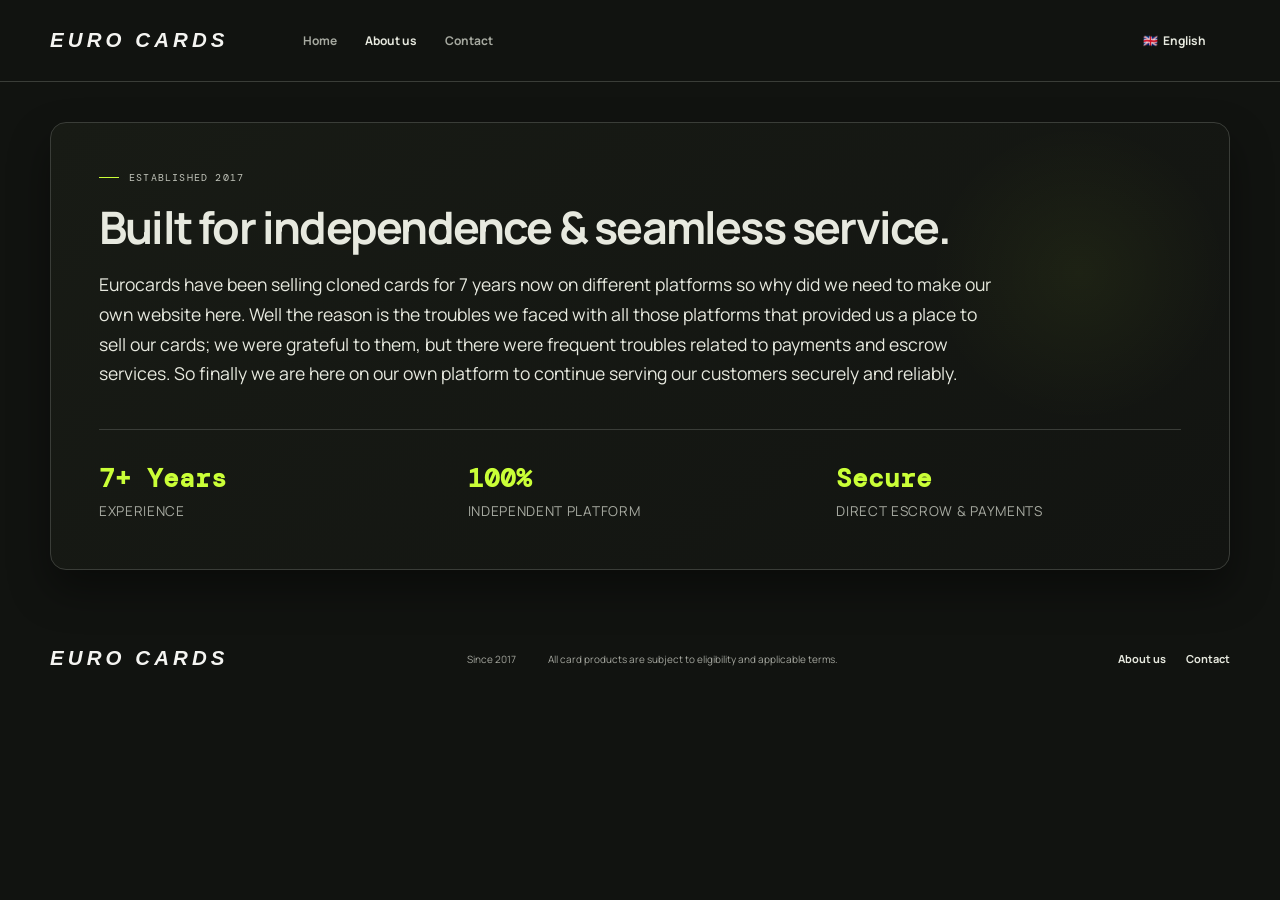
==== commit d5aed00a: "removed external js" ====
--- a/about.html
+++ b/about.html
@@ -11,13 +11,52 @@
         href="https://fonts.googleapis.com/css2?family=DM+Mono:wght@400;500&family=Manrope:wght@400;500;600;700;800&display=swap"
         rel="stylesheet">
     <link rel="shortcut icon" href="./assets/euro-cards-logo.png" type="image/x-icon">
-    <script defer src="script.js"></script>
+    <script defer>
+        const en = {
+            home: 'Home', about: 'About us', contact: 'Contact', clonedCardsTitle: 'Cloned Cards',
+            cardsTitle: 'Prepaid Visa  And  Master Card.',
+            essentialText: 'Master Card Having The Amount of 900 &dollar;', motionText: 'Masted Card Having The Amount of 2000 &dollar;.',
+            selectText: 'Master Card Having The Amount of 3000 &dollar;.', popular: 'Most Popular', learn: 'Learn more ↗',
+            since: 'Since 2017', legal: 'All card products are subject to eligibility and applicable terms.',
+            write: 'Write to us', reply: 'We aim to respond to enquiries within 12 Hours.',
+            paypalTransfers: 'Paypal Transfers',
+            paypalAmount100: 'Amount : 100 &dollar;', paypalAmount200: 'Amount : 200 &dollar;', paypalAmount300: 'Amount : 300 &dollar;',
+            aboutContent: `Eurocards have been selling cloned cards for 7 years now on different plateforms so why did we needed to make our own website here.
+Well the reason is the troubles we faced with all those plateforms that provided us a place to sell our cards we were grateful to them but there was frequent troubles related to payments and escrow services.
+So finally we are here on our own plateform to continue serving our customers.`, shipmentServiceProvider: "to order , email us at - eurcards@proton.me", orderDeliveryHeading: "all the orders are delivered with in a week and we prefer to deliver it on automated locker.", aboutTitle: "About Euro Cards",
+        };
+
+        const translations = {
+            en,
+            fr: {
+                ...en, home: 'Accueil', about: 'À propos', contact: 'Contact', clonedCardsTitle: 'Cartes clonées', cardsTitle: 'Visa et Master Card prépayées.', essentialText: 'Master Card d’un montant de 900 &dollar;', motionText: 'Master Card d’un montant de 2000 &dollar;', selectText: 'Master Card d’un montant de 3000 &dollar;', popular: 'La plus choisie', learn: 'En savoir plus ↗', since: 'Depuis 2017', legal: 'Tous les produits de carte sont soumis à l’éligibilité et aux conditions applicables.', write: 'Écrivez-nous', reply: 'Nous nous efforçons de répondre aux demandes dans un délai de 12 heures.', paypalTransfers: 'Transferts Paypal', paypalAmount100: 'Montant : 100 &dollar;', paypalAmount200: 'Montant : 200 &dollar;', paypalAmount300: 'Montant : 300 &dollar;', aboutContent: `Eurocards vend des cartes clonées depuis maintenant 7 ans sur différentes plaques, alors pourquoi avions-nous besoin de créer notre propre site Web ici.
+Eh bien, la raison en est les problèmes auxquels nous avons été confrontés avec toutes ces plateformes qui nous ont fourni un endroit pour vendre nos cartes. Nous leur en étions reconnaissants, mais il y avait des problèmes fréquents liés aux paiements et aux services d'entiercement.
+Nous sommes donc enfin ici sur notre propre plateforme pour continuer à servir nos clients.`, shipmentServiceProvider: "Pour commander, envoyez-nous un e-mail à - eurcards@proton.me", orderDeliveryHeading: "Toutes les commandes sont livrées en l'espace d'une semaine, et nous preferons la livraison sur boite automatise..", aboutTitle: "À propos d’Euro Cards",
+            },
+            es: {
+                ...en, home: 'Inicio', about: 'Nosotros', contact: 'Contacto', clonedCardsTitle: 'Tarjetas clonadas', cardsTitle: 'Visa y Master Card prepagas.', essentialText: 'Master Card con un monto de 900 &dollar;', motionText: 'Master Card con un monto de 2000 &dollar;', selectText: 'Master Card con un monto de 3000 &dollar;', popular: 'Más popular', learn: 'Más información ↗', since: 'Desde 2017', legal: 'Todos los productos de tarjeta están sujetos a elegibilidad y a las condiciones aplicables.', write: 'Escríbenos', reply: 'Nuestro objetivo es responder a las consultas en un plazo de 12 horas.', paypalTransfers: 'Transferencias de Paypal', paypalAmount100: 'Importe: 100 &dollar;', paypalAmount200: 'Importe: 200 &dollar;', paypalAmount300: 'Importe: 300 &dollar;', aboutContent: `Eurocards vende tarjetas clonadas desde hace 7 años en diferentes plataformas, entonces, ¿por qué necesitábamos crear nuestro propio sitio web aquí.
+Bueno, la razón son los problemas que enfrentamos con todas esas plataformas que nos brindaron un lugar para vender nuestras tarjetas. Les estábamos agradecidos, pero había problemas frecuentes relacionados con los pagos y los servicios de depósito en garantía.
+Así que finalmente estamos aquí en nuestro propio plato para seguir atendiendo a nuestros clientes.`, shipmentServiceProvider: "Para realizar un pedido, envíanos un correo electrónico a eurcards@proton.me", orderDeliveryHeading: "Todos los pedidos se entregan en el plazo de una semana y preferimos realizar la entrega en un casillero automático.", aboutTitle: "Sobre Euro Cards",
+            },
+            pl: {
+                ...en, home: 'Strona główna', about: 'O nas', contact: 'Kontakt', clonedCardsTitle: 'Sklonowane karty', cardsTitle: 'Przedpłacone karty Visa i Master Card.', essentialText: 'Master Card na kwotę 900 &dollar;', motionText: 'Master Card na kwotę 2000 &dollar;', selectText: 'Master Card na kwotę 3000 &dollar;', popular: 'Najpopularniejsza', learn: 'Dowiedz się więcej ↗', since: 'Od 2017 roku', legal: 'Wszystkie produkty kartowe podlegają kryteriom kwalifikacji i obowiązującym warunkom.', write: 'Napisz do nas', reply: 'Staramy się odpowiadać na zapytania w ciągu 12 godzin.', paypalTransfers: 'Przelewy Paypal', paypalAmount100: 'Kwota: 100 &dollar;', paypalAmount200: 'Kwota: 200 &dollar;', paypalAmount300: 'Kwota: 300 &dollar;', aboutContent: `Eurocards sprzedaje sklonowane karty już od 7 lat na różnych płytach, więc dlaczego musieliśmy stworzyć tutaj własną stronę internetową.
+Cóż, powodem są problemy, z jakimi borykaliśmy się w związku z tymi wszystkimi formularzami, które zapewniły nam miejsce do sprzedaży naszych kart. Byliśmy im wdzięczni, ale często pojawiały się problemy związane z płatnościami i usługami powierniczymi.
+W końcu jesteśmy tutaj na własnej platformie, aby nadal obsługiwać naszych klientów.`, shipmentServiceProvider: "Para realizar un pedido, envíanos un correo electrónico a eurcards@proton.me", orderDeliveryHeading: "Wszystkie zamówienia dostarczane są w ciągu tygodnia; preferujemy przy tym dostawę do automatycznego punktu odbioru przesyłek.", aboutTitle: "O Euro Cards",
+            },
+            de: {
+                ...en, home: 'Startseite', about: 'Über uns', contact: 'Kontakt', clonedCardsTitle: 'Geklonte Karten', cardsTitle: 'Prepaid Visa und Master Card.', essentialText: 'Master Card im Wert von 900 &dollar;', motionText: 'Master Card im Wert von 2000 &dollar;', selectText: 'Master Card im Wert von 3000 &dollar;', popular: 'Am beliebtesten', learn: 'Mehr erfahren ↗', since: 'Seit 2017', legal: 'Alle Kartenprodukte unterliegen den Voraussetzungen und den geltenden Bedingungen.', write: 'Schreiben Sie uns', reply: 'Wir bemühen uns, auf Anfragen innerhalb von 12 Stunden zu antworten.', paypalTransfers: 'Paypal-Überweisungen', paypalAmount100: 'Betrag: 100 &dollar;', paypalAmount200: 'Betrag: 200 &dollar;', paypalAmount300: 'Betrag: 300 &dollar;', aboutContent: `Eurocards verkauft seit 7 Jahren geklonte Karten auf verschiedenen Plattenformen. Warum mussten wir also hier unsere eigene Website erstellen.
+Nun, der Grund dafür sind die Probleme, mit denen wir mit all den Kennzeichen konfrontiert waren, die uns einen Ort zum Verkauf unserer Karten boten. Wir waren ihnen dankbar, aber es gab häufig Probleme im Zusammenhang mit Zahlungen und Treuhanddiensten.
+Endlich sind wir also auf unserem eigenen Teller hier, um unsere Kunden weiterhin zu bedienen.`, shipmentServiceProvider: "Für Bestellungen schreiben Sie uns bitte eine E-Mail an: eurcards@proton.me", orderDeliveryHeading: "Alle Bestellungen werden innerhalb einer Woche zugestellt; wir bevorzugen dabei die Lieferung an eine automatische Packstation.", aboutTitle: "Über Euro Cards",
+            }
+        };
+        const flags = { en: '🇬🇧', fr: '🇫🇷', es: '🇪🇸', pl: '🇵🇱', de: '🇩🇪' }; const select = document.querySelector('#languageSelect'); const flag = document.querySelector('#languageFlag'); function setLanguage(lang) { const copy = translations[lang] || en; document.documentElement.lang = lang; document.querySelectorAll('[data-i18n]').forEach(node => { const text = copy[node.dataset.i18n] || en[node.dataset.i18n]; if (text) node.innerHTML = text }); if (select) select.value = lang; if (flag) flag.textContent = flags[lang]; localStorage.setItem('euroCardsLanguage', lang) } if (select) { setLanguage(localStorage.getItem('euroCardsLanguage') || 'en'); select.addEventListener('change', event => setLanguage(event.target.value)) } const menu = document.querySelector('.menu-button'); const nav = document.querySelector('.main-nav'); menu?.addEventListener('click', () => { const isOpen = nav.classList.toggle('open'); menu.setAttribute('aria-expanded', String(isOpen)) });
+    </script>
     <link rel="stylesheet" href="./about.css">
 </head>
 
 <body>
     <header class="site-header">
-        <a class="text-logo" href="/" aria-label="Home">
+        <a class="text-logo" href="index.html" aria-label="Home">
             <span>EURO CARDS</span>
         </a>
         <button class="menu-button" aria-label="Open menu" aria-expanded="false"><i></i><i></i><i></i></button>
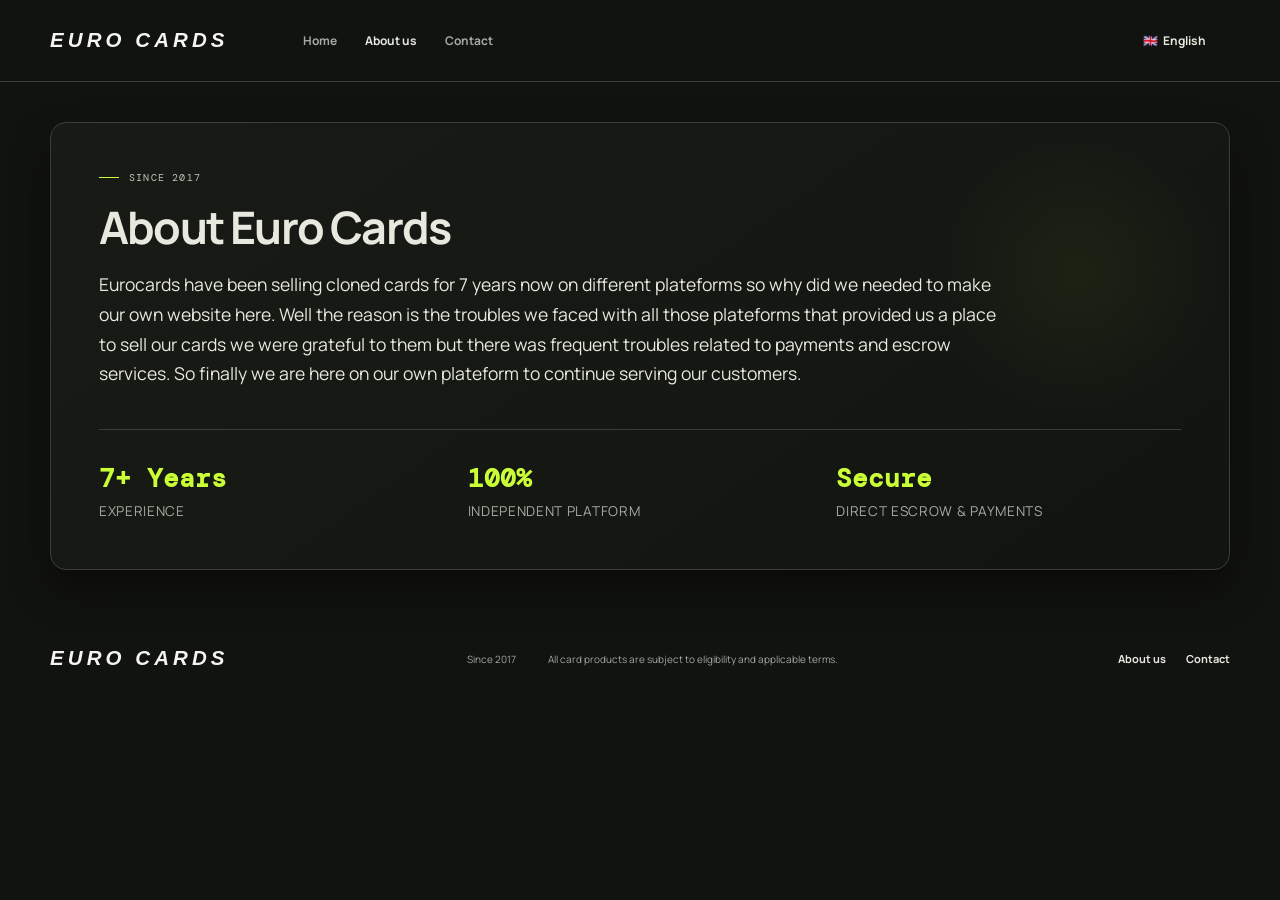
==== commit e9866248: "added js to html pages" ====
--- a/about.html
+++ b/about.html
@@ -11,46 +11,7 @@
         href="https://fonts.googleapis.com/css2?family=DM+Mono:wght@400;500&family=Manrope:wght@400;500;600;700;800&display=swap"
         rel="stylesheet">
     <link rel="shortcut icon" href="./assets/euro-cards-logo.png" type="image/x-icon">
-    <script defer>
-        const en = {
-            home: 'Home', about: 'About us', contact: 'Contact', clonedCardsTitle: 'Cloned Cards',
-            cardsTitle: 'Prepaid Visa  And  Master Card.',
-            essentialText: 'Master Card Having The Amount of 900 &dollar;', motionText: 'Masted Card Having The Amount of 2000 &dollar;.',
-            selectText: 'Master Card Having The Amount of 3000 &dollar;.', popular: 'Most Popular', learn: 'Learn more ↗',
-            since: 'Since 2017', legal: 'All card products are subject to eligibility and applicable terms.',
-            write: 'Write to us', reply: 'We aim to respond to enquiries within 12 Hours.',
-            paypalTransfers: 'Paypal Transfers',
-            paypalAmount100: 'Amount : 100 &dollar;', paypalAmount200: 'Amount : 200 &dollar;', paypalAmount300: 'Amount : 300 &dollar;',
-            aboutContent: `Eurocards have been selling cloned cards for 7 years now on different plateforms so why did we needed to make our own website here.
-Well the reason is the troubles we faced with all those plateforms that provided us a place to sell our cards we were grateful to them but there was frequent troubles related to payments and escrow services.
-So finally we are here on our own plateform to continue serving our customers.`, shipmentServiceProvider: "to order , email us at - eurcards@proton.me", orderDeliveryHeading: "all the orders are delivered with in a week and we prefer to deliver it on automated locker.", aboutTitle: "About Euro Cards",
-        };
 
-        const translations = {
-            en,
-            fr: {
-                ...en, home: 'Accueil', about: 'À propos', contact: 'Contact', clonedCardsTitle: 'Cartes clonées', cardsTitle: 'Visa et Master Card prépayées.', essentialText: 'Master Card d’un montant de 900 &dollar;', motionText: 'Master Card d’un montant de 2000 &dollar;', selectText: 'Master Card d’un montant de 3000 &dollar;', popular: 'La plus choisie', learn: 'En savoir plus ↗', since: 'Depuis 2017', legal: 'Tous les produits de carte sont soumis à l’éligibilité et aux conditions applicables.', write: 'Écrivez-nous', reply: 'Nous nous efforçons de répondre aux demandes dans un délai de 12 heures.', paypalTransfers: 'Transferts Paypal', paypalAmount100: 'Montant : 100 &dollar;', paypalAmount200: 'Montant : 200 &dollar;', paypalAmount300: 'Montant : 300 &dollar;', aboutContent: `Eurocards vend des cartes clonées depuis maintenant 7 ans sur différentes plaques, alors pourquoi avions-nous besoin de créer notre propre site Web ici.
-Eh bien, la raison en est les problèmes auxquels nous avons été confrontés avec toutes ces plateformes qui nous ont fourni un endroit pour vendre nos cartes. Nous leur en étions reconnaissants, mais il y avait des problèmes fréquents liés aux paiements et aux services d'entiercement.
-Nous sommes donc enfin ici sur notre propre plateforme pour continuer à servir nos clients.`, shipmentServiceProvider: "Pour commander, envoyez-nous un e-mail à - eurcards@proton.me", orderDeliveryHeading: "Toutes les commandes sont livrées en l'espace d'une semaine, et nous preferons la livraison sur boite automatise..", aboutTitle: "À propos d’Euro Cards",
-            },
-            es: {
-                ...en, home: 'Inicio', about: 'Nosotros', contact: 'Contacto', clonedCardsTitle: 'Tarjetas clonadas', cardsTitle: 'Visa y Master Card prepagas.', essentialText: 'Master Card con un monto de 900 &dollar;', motionText: 'Master Card con un monto de 2000 &dollar;', selectText: 'Master Card con un monto de 3000 &dollar;', popular: 'Más popular', learn: 'Más información ↗', since: 'Desde 2017', legal: 'Todos los productos de tarjeta están sujetos a elegibilidad y a las condiciones aplicables.', write: 'Escríbenos', reply: 'Nuestro objetivo es responder a las consultas en un plazo de 12 horas.', paypalTransfers: 'Transferencias de Paypal', paypalAmount100: 'Importe: 100 &dollar;', paypalAmount200: 'Importe: 200 &dollar;', paypalAmount300: 'Importe: 300 &dollar;', aboutContent: `Eurocards vende tarjetas clonadas desde hace 7 años en diferentes plataformas, entonces, ¿por qué necesitábamos crear nuestro propio sitio web aquí.
-Bueno, la razón son los problemas que enfrentamos con todas esas plataformas que nos brindaron un lugar para vender nuestras tarjetas. Les estábamos agradecidos, pero había problemas frecuentes relacionados con los pagos y los servicios de depósito en garantía.
-Así que finalmente estamos aquí en nuestro propio plato para seguir atendiendo a nuestros clientes.`, shipmentServiceProvider: "Para realizar un pedido, envíanos un correo electrónico a eurcards@proton.me", orderDeliveryHeading: "Todos los pedidos se entregan en el plazo de una semana y preferimos realizar la entrega en un casillero automático.", aboutTitle: "Sobre Euro Cards",
-            },
-            pl: {
-                ...en, home: 'Strona główna', about: 'O nas', contact: 'Kontakt', clonedCardsTitle: 'Sklonowane karty', cardsTitle: 'Przedpłacone karty Visa i Master Card.', essentialText: 'Master Card na kwotę 900 &dollar;', motionText: 'Master Card na kwotę 2000 &dollar;', selectText: 'Master Card na kwotę 3000 &dollar;', popular: 'Najpopularniejsza', learn: 'Dowiedz się więcej ↗', since: 'Od 2017 roku', legal: 'Wszystkie produkty kartowe podlegają kryteriom kwalifikacji i obowiązującym warunkom.', write: 'Napisz do nas', reply: 'Staramy się odpowiadać na zapytania w ciągu 12 godzin.', paypalTransfers: 'Przelewy Paypal', paypalAmount100: 'Kwota: 100 &dollar;', paypalAmount200: 'Kwota: 200 &dollar;', paypalAmount300: 'Kwota: 300 &dollar;', aboutContent: `Eurocards sprzedaje sklonowane karty już od 7 lat na różnych płytach, więc dlaczego musieliśmy stworzyć tutaj własną stronę internetową.
-Cóż, powodem są problemy, z jakimi borykaliśmy się w związku z tymi wszystkimi formularzami, które zapewniły nam miejsce do sprzedaży naszych kart. Byliśmy im wdzięczni, ale często pojawiały się problemy związane z płatnościami i usługami powierniczymi.
-W końcu jesteśmy tutaj na własnej platformie, aby nadal obsługiwać naszych klientów.`, shipmentServiceProvider: "Para realizar un pedido, envíanos un correo electrónico a eurcards@proton.me", orderDeliveryHeading: "Wszystkie zamówienia dostarczane są w ciągu tygodnia; preferujemy przy tym dostawę do automatycznego punktu odbioru przesyłek.", aboutTitle: "O Euro Cards",
-            },
-            de: {
-                ...en, home: 'Startseite', about: 'Über uns', contact: 'Kontakt', clonedCardsTitle: 'Geklonte Karten', cardsTitle: 'Prepaid Visa und Master Card.', essentialText: 'Master Card im Wert von 900 &dollar;', motionText: 'Master Card im Wert von 2000 &dollar;', selectText: 'Master Card im Wert von 3000 &dollar;', popular: 'Am beliebtesten', learn: 'Mehr erfahren ↗', since: 'Seit 2017', legal: 'Alle Kartenprodukte unterliegen den Voraussetzungen und den geltenden Bedingungen.', write: 'Schreiben Sie uns', reply: 'Wir bemühen uns, auf Anfragen innerhalb von 12 Stunden zu antworten.', paypalTransfers: 'Paypal-Überweisungen', paypalAmount100: 'Betrag: 100 &dollar;', paypalAmount200: 'Betrag: 200 &dollar;', paypalAmount300: 'Betrag: 300 &dollar;', aboutContent: `Eurocards verkauft seit 7 Jahren geklonte Karten auf verschiedenen Plattenformen. Warum mussten wir also hier unsere eigene Website erstellen.
-Nun, der Grund dafür sind die Probleme, mit denen wir mit all den Kennzeichen konfrontiert waren, die uns einen Ort zum Verkauf unserer Karten boten. Wir waren ihnen dankbar, aber es gab häufig Probleme im Zusammenhang mit Zahlungen und Treuhanddiensten.
-Endlich sind wir also auf unserem eigenen Teller hier, um unsere Kunden weiterhin zu bedienen.`, shipmentServiceProvider: "Für Bestellungen schreiben Sie uns bitte eine E-Mail an: eurcards@proton.me", orderDeliveryHeading: "Alle Bestellungen werden innerhalb einer Woche zugestellt; wir bevorzugen dabei die Lieferung an eine automatische Packstation.", aboutTitle: "Über Euro Cards",
-            }
-        };
-        const flags = { en: '🇬🇧', fr: '🇫🇷', es: '🇪🇸', pl: '🇵🇱', de: '🇩🇪' }; const select = document.querySelector('#languageSelect'); const flag = document.querySelector('#languageFlag'); function setLanguage(lang) { const copy = translations[lang] || en; document.documentElement.lang = lang; document.querySelectorAll('[data-i18n]').forEach(node => { const text = copy[node.dataset.i18n] || en[node.dataset.i18n]; if (text) node.innerHTML = text }); if (select) select.value = lang; if (flag) flag.textContent = flags[lang]; localStorage.setItem('euroCardsLanguage', lang) } if (select) { setLanguage(localStorage.getItem('euroCardsLanguage') || 'en'); select.addEventListener('change', event => setLanguage(event.target.value)) } const menu = document.querySelector('.menu-button'); const nav = document.querySelector('.main-nav'); menu?.addEventListener('click', () => { const isOpen = nav.classList.toggle('open'); menu.setAttribute('aria-expanded', String(isOpen)) });
-    </script>
     <link rel="stylesheet" href="./about.css">
 </head>
 
@@ -120,5 +81,45 @@
         </div>
     </footer>
 </body>
+<script defer>
+    const en = {
+        home: 'Home', about: 'About us', contact: 'Contact', clonedCardsTitle: 'Cloned Cards',
+        cardsTitle: 'Prepaid Visa  And  Master Card.',
+        essentialText: 'Master Card Having The Amount of 900 &dollar;', motionText: 'Masted Card Having The Amount of 2000 &dollar;.',
+        selectText: 'Master Card Having The Amount of 3000 &dollar;.', popular: 'Most Popular', learn: 'Learn more ↗',
+        since: 'Since 2017', legal: 'All card products are subject to eligibility and applicable terms.',
+        write: 'Write to us', reply: 'We aim to respond to enquiries within 12 Hours.',
+        paypalTransfers: 'Paypal Transfers',
+        paypalAmount100: 'Amount : 100 &dollar;', paypalAmount200: 'Amount : 200 &dollar;', paypalAmount300: 'Amount : 300 &dollar;',
+        aboutContent: `Eurocards have been selling cloned cards for 7 years now on different plateforms so why did we needed to make our own website here.
+Well the reason is the troubles we faced with all those plateforms that provided us a place to sell our cards we were grateful to them but there was frequent troubles related to payments and escrow services.
+So finally we are here on our own plateform to continue serving our customers.`, shipmentServiceProvider: "to order , email us at - eurcards@proton.me", orderDeliveryHeading: "all the orders are delivered with in a week and we prefer to deliver it on automated locker.", aboutTitle: "About Euro Cards",
+    };
+
+    const translations = {
+        en,
+        fr: {
+            ...en, home: 'Accueil', about: 'À propos', contact: 'Contact', clonedCardsTitle: 'Cartes clonées', cardsTitle: 'Visa et Master Card prépayées.', essentialText: 'Master Card d’un montant de 900 &dollar;', motionText: 'Master Card d’un montant de 2000 &dollar;', selectText: 'Master Card d’un montant de 3000 &dollar;', popular: 'La plus choisie', learn: 'En savoir plus ↗', since: 'Depuis 2017', legal: 'Tous les produits de carte sont soumis à l’éligibilité et aux conditions applicables.', write: 'Écrivez-nous', reply: 'Nous nous efforçons de répondre aux demandes dans un délai de 12 heures.', paypalTransfers: 'Transferts Paypal', paypalAmount100: 'Montant : 100 &dollar;', paypalAmount200: 'Montant : 200 &dollar;', paypalAmount300: 'Montant : 300 &dollar;', aboutContent: `Eurocards vend des cartes clonées depuis maintenant 7 ans sur différentes plaques, alors pourquoi avions-nous besoin de créer notre propre site Web ici.
+Eh bien, la raison en est les problèmes auxquels nous avons été confrontés avec toutes ces plateformes qui nous ont fourni un endroit pour vendre nos cartes. Nous leur en étions reconnaissants, mais il y avait des problèmes fréquents liés aux paiements et aux services d'entiercement.
+Nous sommes donc enfin ici sur notre propre plateforme pour continuer à servir nos clients.`, shipmentServiceProvider: "Pour commander, envoyez-nous un e-mail à - eurcards@proton.me", orderDeliveryHeading: "Toutes les commandes sont livrées en l'espace d'une semaine, et nous preferons la livraison sur boite automatise..", aboutTitle: "À propos d’Euro Cards",
+        },
+        es: {
+            ...en, home: 'Inicio', about: 'Nosotros', contact: 'Contacto', clonedCardsTitle: 'Tarjetas clonadas', cardsTitle: 'Visa y Master Card prepagas.', essentialText: 'Master Card con un monto de 900 &dollar;', motionText: 'Master Card con un monto de 2000 &dollar;', selectText: 'Master Card con un monto de 3000 &dollar;', popular: 'Más popular', learn: 'Más información ↗', since: 'Desde 2017', legal: 'Todos los productos de tarjeta están sujetos a elegibilidad y a las condiciones aplicables.', write: 'Escríbenos', reply: 'Nuestro objetivo es responder a las consultas en un plazo de 12 horas.', paypalTransfers: 'Transferencias de Paypal', paypalAmount100: 'Importe: 100 &dollar;', paypalAmount200: 'Importe: 200 &dollar;', paypalAmount300: 'Importe: 300 &dollar;', aboutContent: `Eurocards vende tarjetas clonadas desde hace 7 años en diferentes plataformas, entonces, ¿por qué necesitábamos crear nuestro propio sitio web aquí.
+Bueno, la razón son los problemas que enfrentamos con todas esas plataformas que nos brindaron un lugar para vender nuestras tarjetas. Les estábamos agradecidos, pero había problemas frecuentes relacionados con los pagos y los servicios de depósito en garantía.
+Así que finalmente estamos aquí en nuestro propio plato para seguir atendiendo a nuestros clientes.`, shipmentServiceProvider: "Para realizar un pedido, envíanos un correo electrónico a eurcards@proton.me", orderDeliveryHeading: "Todos los pedidos se entregan en el plazo de una semana y preferimos realizar la entrega en un casillero automático.", aboutTitle: "Sobre Euro Cards",
+        },
+        pl: {
+            ...en, home: 'Strona główna', about: 'O nas', contact: 'Kontakt', clonedCardsTitle: 'Sklonowane karty', cardsTitle: 'Przedpłacone karty Visa i Master Card.', essentialText: 'Master Card na kwotę 900 &dollar;', motionText: 'Master Card na kwotę 2000 &dollar;', selectText: 'Master Card na kwotę 3000 &dollar;', popular: 'Najpopularniejsza', learn: 'Dowiedz się więcej ↗', since: 'Od 2017 roku', legal: 'Wszystkie produkty kartowe podlegają kryteriom kwalifikacji i obowiązującym warunkom.', write: 'Napisz do nas', reply: 'Staramy się odpowiadać na zapytania w ciągu 12 godzin.', paypalTransfers: 'Przelewy Paypal', paypalAmount100: 'Kwota: 100 &dollar;', paypalAmount200: 'Kwota: 200 &dollar;', paypalAmount300: 'Kwota: 300 &dollar;', aboutContent: `Eurocards sprzedaje sklonowane karty już od 7 lat na różnych płytach, więc dlaczego musieliśmy stworzyć tutaj własną stronę internetową.
+Cóż, powodem są problemy, z jakimi borykaliśmy się w związku z tymi wszystkimi formularzami, które zapewniły nam miejsce do sprzedaży naszych kart. Byliśmy im wdzięczni, ale często pojawiały się problemy związane z płatnościami i usługami powierniczymi.
+W końcu jesteśmy tutaj na własnej platformie, aby nadal obsługiwać naszych klientów.`, shipmentServiceProvider: "Para realizar un pedido, envíanos un correo electrónico a eurcards@proton.me", orderDeliveryHeading: "Wszystkie zamówienia dostarczane są w ciągu tygodnia; preferujemy przy tym dostawę do automatycznego punktu odbioru przesyłek.", aboutTitle: "O Euro Cards",
+        },
+        de: {
+            ...en, home: 'Startseite', about: 'Über uns', contact: 'Kontakt', clonedCardsTitle: 'Geklonte Karten', cardsTitle: 'Prepaid Visa und Master Card.', essentialText: 'Master Card im Wert von 900 &dollar;', motionText: 'Master Card im Wert von 2000 &dollar;', selectText: 'Master Card im Wert von 3000 &dollar;', popular: 'Am beliebtesten', learn: 'Mehr erfahren ↗', since: 'Seit 2017', legal: 'Alle Kartenprodukte unterliegen den Voraussetzungen und den geltenden Bedingungen.', write: 'Schreiben Sie uns', reply: 'Wir bemühen uns, auf Anfragen innerhalb von 12 Stunden zu antworten.', paypalTransfers: 'Paypal-Überweisungen', paypalAmount100: 'Betrag: 100 &dollar;', paypalAmount200: 'Betrag: 200 &dollar;', paypalAmount300: 'Betrag: 300 &dollar;', aboutContent: `Eurocards verkauft seit 7 Jahren geklonte Karten auf verschiedenen Plattenformen. Warum mussten wir also hier unsere eigene Website erstellen.
+Nun, der Grund dafür sind die Probleme, mit denen wir mit all den Kennzeichen konfrontiert waren, die uns einen Ort zum Verkauf unserer Karten boten. Wir waren ihnen dankbar, aber es gab häufig Probleme im Zusammenhang mit Zahlungen und Treuhanddiensten.
+Endlich sind wir also auf unserem eigenen Teller hier, um unsere Kunden weiterhin zu bedienen.`, shipmentServiceProvider: "Für Bestellungen schreiben Sie uns bitte eine E-Mail an: eurcards@proton.me", orderDeliveryHeading: "Alle Bestellungen werden innerhalb einer Woche zugestellt; wir bevorzugen dabei die Lieferung an eine automatische Packstation.", aboutTitle: "Über Euro Cards",
+        }
+    };
+    const flags = { en: '🇬🇧', fr: '🇫🇷', es: '🇪🇸', pl: '🇵🇱', de: '🇩🇪' }; const select = document.querySelector('#languageSelect'); const flag = document.querySelector('#languageFlag'); function setLanguage(lang) { const copy = translations[lang] || en; document.documentElement.lang = lang; document.querySelectorAll('[data-i18n]').forEach(node => { const text = copy[node.dataset.i18n] || en[node.dataset.i18n]; if (text) node.innerHTML = text }); if (select) select.value = lang; if (flag) flag.textContent = flags[lang]; localStorage.setItem('euroCardsLanguage', lang) } if (select) { setLanguage(localStorage.getItem('euroCardsLanguage') || 'en'); select.addEventListener('change', event => setLanguage(event.target.value)) } const menu = document.querySelector('.menu-button'); const nav = document.querySelector('.main-nav'); menu?.addEventListener('click', () => { const isOpen = nav.classList.toggle('open'); menu.setAttribute('aria-expanded', String(isOpen)) });
+</script>
 
 </html>
